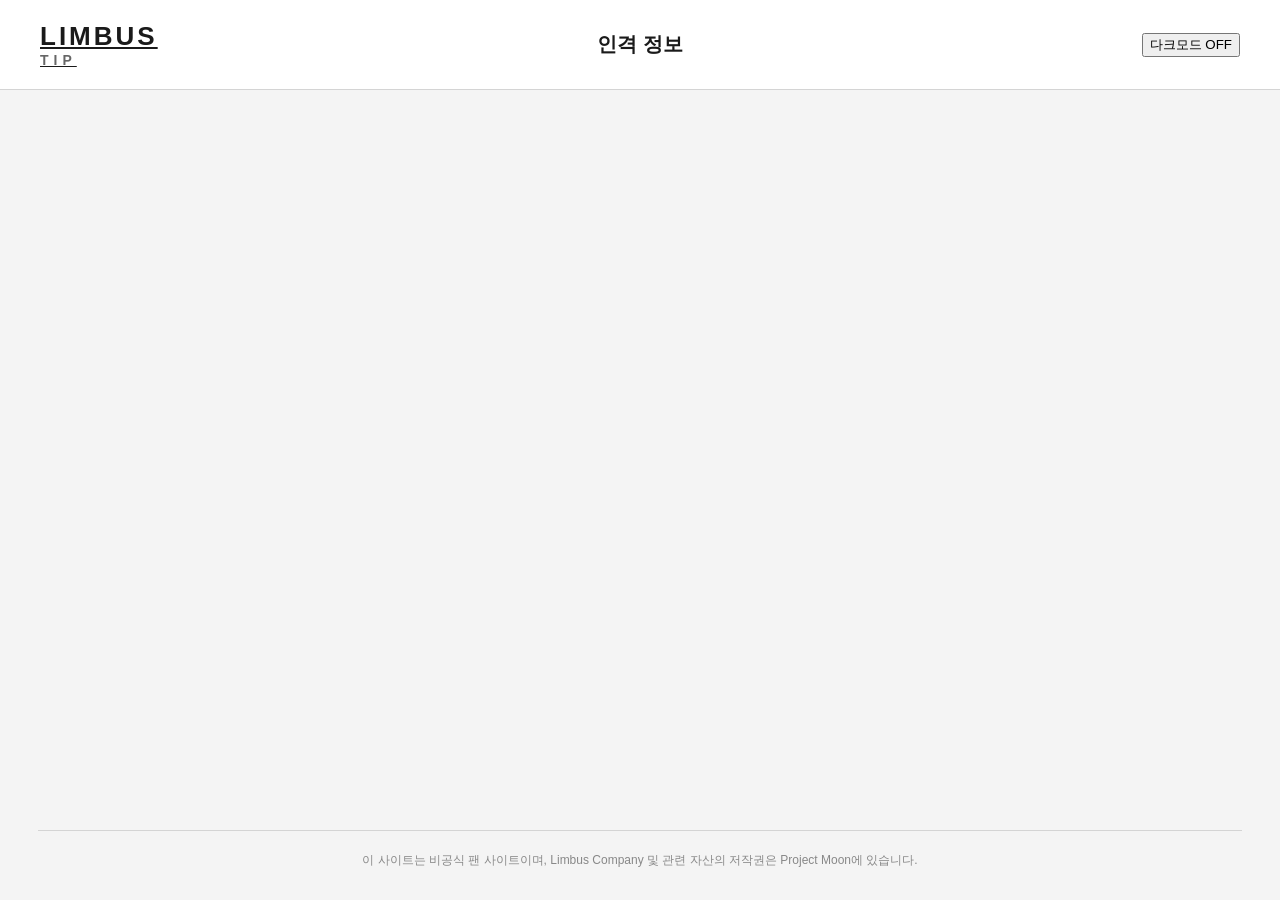
==== index.html @ 62b268f5 "Rename Index.html to index.html" ====
<!DOCTYPE html>
<html lang="ko">

<head>
  <meta charset="UTF-8">
  <meta name="viewport" content="width=device-width, initial-scale=1.0">
  <title>Limbus Tip</title>
  <link rel="icon" type="image/svg+xml" href="limbus-tip.png">

  <!-- 다크모드는 화면이 그려지기 전에 먼저 적용해야 깜빡이지 않는다 -->
  <script src="theme.js"></script>

  <link rel="stylesheet" href="theme.css">
  <link rel="stylesheet" href="style.css">
</head>

<body>

  <header class="header">

    <!-- 로고 전체가 버튼: 누르면 메인으로 -->
    <a class="logo" href="./" aria-label="Limbus Tip 메인으로">
      LIMBUS
      <span>TIP</span>
    </a>

    <nav class="main-nav">
      <a href="Identity/">인격 정보</a>
    </nav>

    <div class="header-right">
      <button
        id="themeToggle"
        class="theme-toggle"
        type="button"
        role="switch"
        aria-checked="false"
        aria-label="다크모드"
      >
        <span class="theme-toggle-track">
          <span class="theme-toggle-thumb"></span>
        </span>
        <span class="theme-toggle-label">다크모드 OFF</span>
      </button>
    </div>

  </header>

  <main class="container">
    <!-- 여기에 메인 페이지 내용이 들어갑니다 -->
  </main>

  <footer class="footer">
    이 사이트는 비공식 팬 사이트이며, Limbus Company 및 관련 자산의 저작권은 Project Moon에 있습니다.
  </footer>

</body>

</html>
---- style.css ----
* {
  box-sizing: border-box;
}

/* =========================
   색상 (라이트가 기본, 다크는 data-theme="dark")
========================= */

:root {
  --bg: #f4f4f4;
  --text: #1a1a1a;
  --header-bg: #ffffff;
  --border: #d4d4d4;
  --muted: #666666;
  --footer-text: #888888;
}

:root[data-theme="dark"] {
  --bg: #101010;
  --text: #eeeeee;
  --header-bg: #171717;
  --border: #383838;
  --muted: #a8a8a8;
  --footer-text: #666666;
}

body {
  margin: 0;
  min-height: 100vh;
  display: flex;
  flex-direction: column;
  font-family: Arial, "Noto Sans KR", sans-serif;
  background: var(--bg);
  color: var(--text);
  transition: background 0.2s, color 0.2s;
}

/* =========================
   헤더 (스케치: 왼쪽 로고 / 가운데 인격 정보 / 아래 구분선)
========================= */

.header {
  width: 100%;
  height: 90px;
  display: grid;
  grid-template-columns: 1fr auto 1fr;
  align-items: center;
  padding: 0 40px;
  background: var(--header-bg);
  border-bottom: 1px solid var(--border);
  position: sticky;
  top: 0;
  z-index: 100;
  transition: background 0.2s, border-color 0.2s;
}

.logo {
  justify-self: start;
  font-size: 26px;
  font-weight: 900;
  letter-spacing: 3px;
  color: var(--text);
}

.logo span {
  color: var(--muted);
  font-size: 14px;
  display: block;
  letter-spacing: 5px;
}

.main-nav a {
  display: inline-block;
  padding: 10px 18px;
  font-size: 20px;
  font-weight: bold;
  color: var(--text);
  text-decoration: none;
  border-radius: 6px;
}

.main-nav a:hover {
  background: rgba(128, 128, 128, 0.18);
}

.header-right {
  justify-self: end;
  color: var(--text);
}

/* =========================
   본문 / 푸터
========================= */

.container {
  width: min(1400px, 94%);
  margin: 40px auto;
  flex: 1;
}

.footer {
  width: min(1400px, 94%);
  margin: 60px auto 30px;
  padding-top: 20px;
  border-top: 1px solid var(--border);
  text-align: center;
  color: var(--footer-text);
  font-size: 12px;
  line-height: 1.6;
}

/* =========================
   모바일
========================= */

@media (max-width: 700px) {
  .header {
    height: 75px;
    padding: 0 18px;
  }

  .logo {
    font-size: 20px;
  }

  .main-nav a {
    font-size: 16px;
    padding: 8px 10px;
  }
}
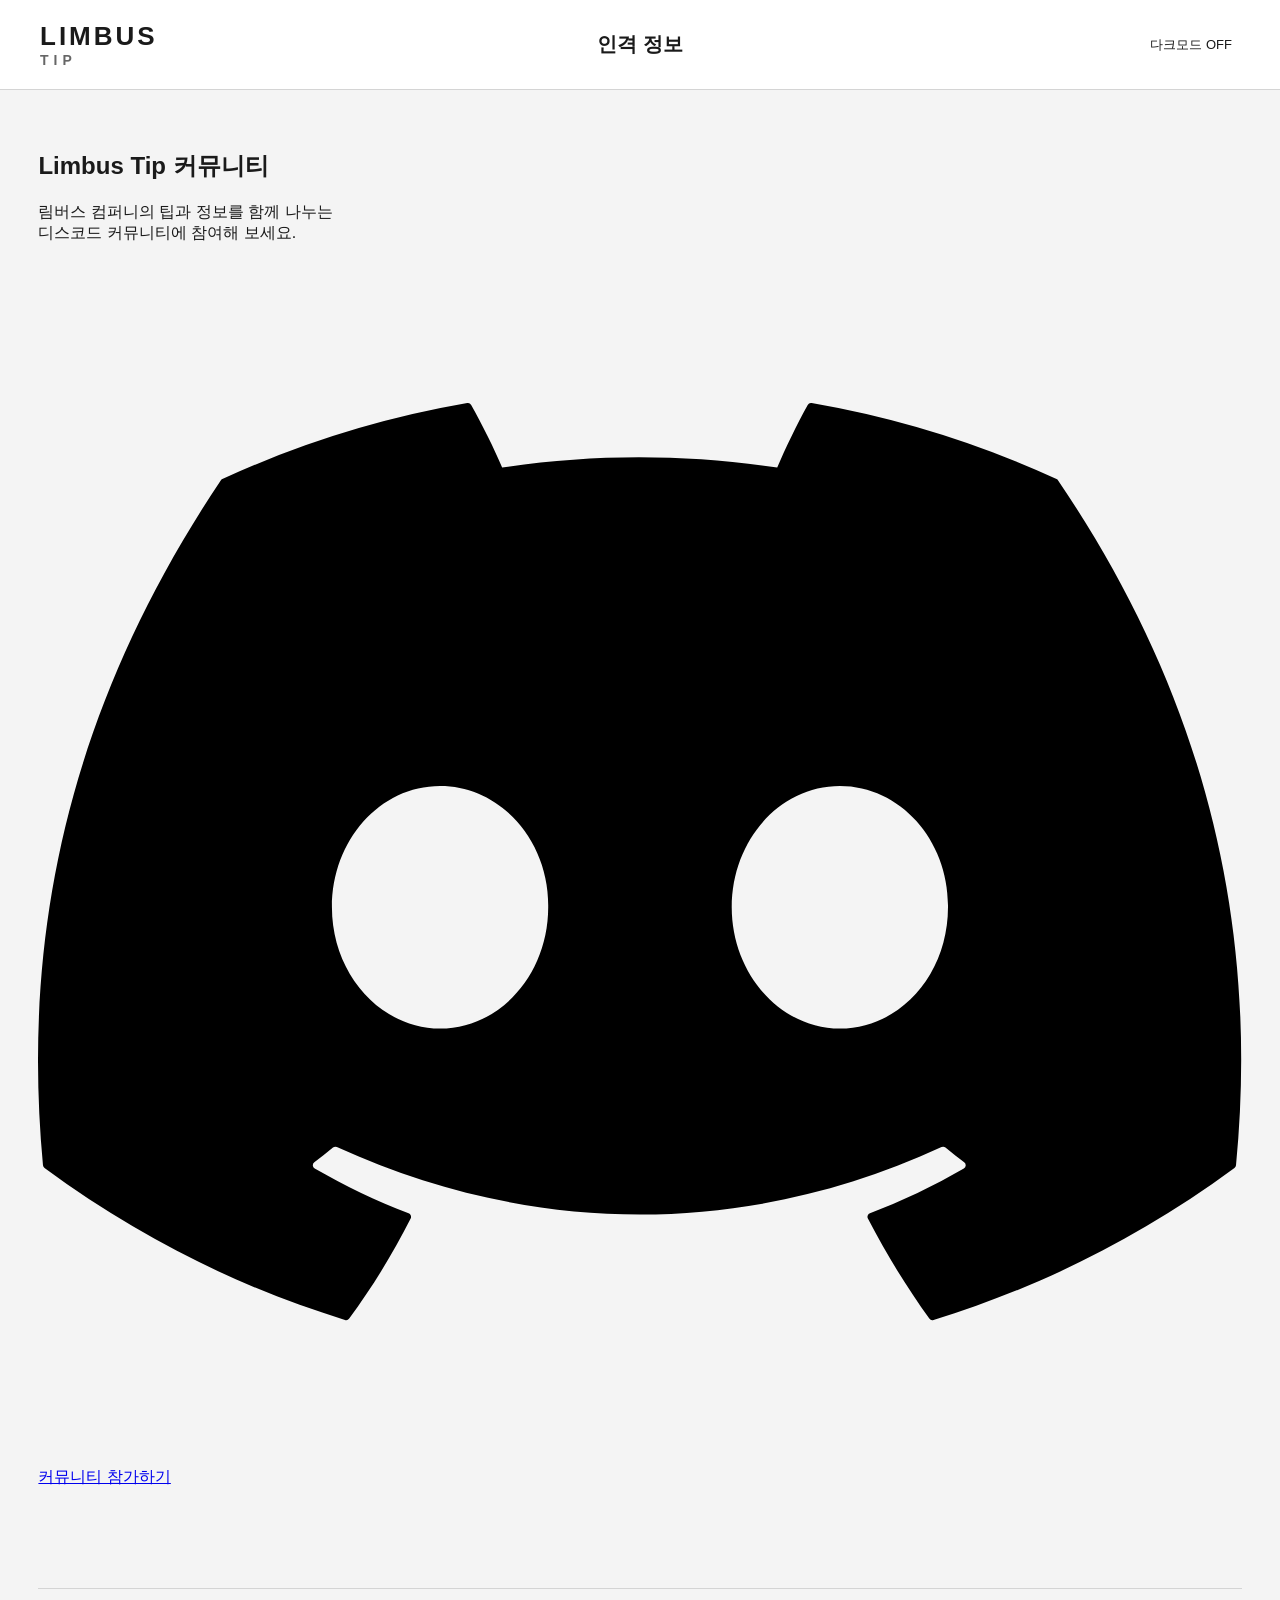
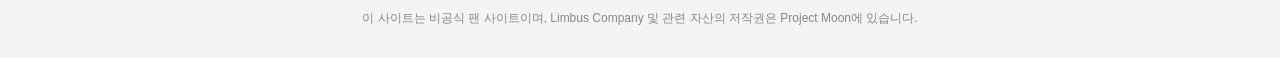
==== commit b1a765d0: "[1.1.0] - 다크모드가 안 되던 버그 수정 - 디스코드 커뮤니티 가입 기능 추가" ====
--- a/index.html
+++ b/index.html
@@ -5,12 +5,13 @@
   <meta charset="UTF-8">
   <meta name="viewport" content="width=device-width, initial-scale=1.0">
   <title>Limbus Tip</title>
-  <link rel="icon" type="image/svg+xml" href="limbus-tip.png">
+  <link rel="icon" type="image/png" href="limbus-tip.png">
 
   <!-- 다크모드는 화면이 그려지기 전에 먼저 적용해야 깜빡이지 않는다 -->
-  <script src="theme.js"></script>
+  <!-- 파일 이름의 대소문자가 실제 파일(Theme.js / Theme.css)과 똑같아야 한다 -->
+  <script src="Theme.js"></script>
 
-  <link rel="stylesheet" href="theme.css">
+  <link rel="stylesheet" href="Theme.css">
   <link rel="stylesheet" href="style.css">
 </head>
 
@@ -19,7 +20,7 @@
   <header class="header">
 
     <!-- 로고 전체가 버튼: 누르면 메인으로 -->
-    <a class="logo" href="./" aria-label="Limbus Tip 메인으로">
+    <a class="logo" href="/" aria-label="Limbus Tip 메인으로">
       LIMBUS
       <span>TIP</span>
     </a>
@@ -37,9 +38,22 @@
         aria-checked="false"
         aria-label="다크모드"
       >
-        <span class="theme-toggle-track">
-          <span class="theme-toggle-thumb"></span>
-        </span>
+        <!-- 달 아이콘 (라이트 모드일 때 보임) -->
+        <svg class="theme-icon icon-moon" viewBox="0 0 24 24" aria-hidden="true">
+          <path d="M21 12.79A9 9 0 1 1 11.21 3 7 7 0 0 0 21 12.79z"></path>
+        </svg>
+        <!-- 해 아이콘 (다크 모드일 때 보임) -->
+        <svg class="theme-icon icon-sun" viewBox="0 0 24 24" aria-hidden="true">
+          <circle cx="12" cy="12" r="5"></circle>
+          <line x1="12" y1="1" x2="12" y2="3"></line>
+          <line x1="12" y1="21" x2="12" y2="23"></line>
+          <line x1="4.22" y1="4.22" x2="5.64" y2="5.64"></line>
+          <line x1="18.36" y1="18.36" x2="19.78" y2="19.78"></line>
+          <line x1="1" y1="12" x2="3" y2="12"></line>
+          <line x1="21" y1="12" x2="23" y2="12"></line>
+          <line x1="4.22" y1="19.78" x2="5.64" y2="18.36"></line>
+          <line x1="18.36" y1="5.64" x2="19.78" y2="4.22"></line>
+        </svg>
         <span class="theme-toggle-label">다크모드 OFF</span>
       </button>
     </div>
@@ -47,7 +61,29 @@
   </header>
 
   <main class="container">
-    <!-- 여기에 메인 페이지 내용이 들어갑니다 -->
+
+    <!-- 디스코드 커뮤니티 참가 화면 -->
+    <section class="community">
+      <h1 class="community-title">Limbus Tip 커뮤니티</h1>
+      <p class="community-text">
+        림버스 컴퍼니의 팁과 정보를 함께 나누는<br>
+        디스코드 커뮤니티에 참여해 보세요.
+      </p>
+
+      <a
+        class="discord-button"
+        href="https://discord.gg/UQ99VPANHH"
+        target="_blank"
+        rel="noopener noreferrer"
+      >
+        <!-- 디스코드 아이콘 -->
+        <svg class="discord-icon" viewBox="0 0 24 24" aria-hidden="true">
+          <path d="M20.317 4.3698a19.7913 19.7913 0 00-4.8851-1.5152.0741.0741 0 00-.0785.0371c-.211.3753-.4447.8648-.6083 1.2495-1.8447-.2762-3.68-.2762-5.4868 0-.1636-.3933-.4058-.8742-.6177-1.2495a.077.077 0 00-.0785-.037 19.7363 19.7363 0 00-4.8852 1.515.0699.0699 0 00-.0321.0277C.5334 9.0458-.319 13.5799.0992 18.0578a.0824.0824 0 00.0312.0561c2.0528 1.5076 4.0413 2.4228 5.9929 3.0294a.0777.0777 0 00.0842-.0276c.4616-.6304.8731-1.2952 1.226-1.9942a.076.076 0 00-.0416-.1057c-.6528-.2476-1.2743-.5495-1.8722-.8923a.077.077 0 01-.0076-.1277c.1258-.0943.2517-.1923.3718-.2914a.0743.0743 0 01.0776-.0105c3.9278 1.7933 8.18 1.7933 12.0614 0a.0739.0739 0 01.0785.0095c.1202.099.246.1981.3728.2924a.077.077 0 01-.0066.1276 12.2986 12.2986 0 01-1.873.8914.0766.0766 0 00-.0407.1067c.3604.698.7719 1.3628 1.225 1.9932a.076.076 0 00.0842.0286c1.961-.6067 3.9495-1.5219 6.0023-3.0294a.077.077 0 00.0313-.0552c.5004-5.177-.8382-9.6739-3.5485-13.6604a.061.061 0 00-.0312-.0286zM8.02 15.3312c-1.1825 0-2.1569-1.0857-2.1569-2.419 0-1.3332.9555-2.4189 2.157-2.4189 1.2108 0 2.1757 1.0952 2.1568 2.419 0 1.3332-.9555 2.4189-2.1569 2.4189zm7.9748 0c-1.1825 0-2.1569-1.0857-2.1569-2.419 0-1.3332.9554-2.4189 2.1569-2.4189 1.2108 0 2.1757 1.0952 2.1568 2.419 0 1.3332-.946 2.4189-2.1568 2.4189Z"></path>
+        </svg>
+        커뮤니티 참가하기
+      </a>
+    </section>
+
   </main>
 
   <footer class="footer">
--- a/Theme.css
+++ b/Theme.css
@@ -0,0 +1,81 @@
+/* =========================================
+   공용: 다크모드 스위치 + 로고 버튼
+   (메인 사이트와 인격 도감 둘 다 불러온다)
+========================================= */
+
+/* 로고 전체가 하나의 버튼(링크) */
+a.logo {
+  display: block;
+  color: inherit;
+  text-decoration: none;
+  cursor: pointer;
+}
+
+a.logo:hover {
+  opacity: 0.7;
+}
+
+a.logo:focus-visible {
+  outline: 2px solid currentColor;
+  outline-offset: 4px;
+}
+
+/* 다크모드 스위치 */
+.theme-toggle {
+  display: inline-flex;
+  align-items: center;
+  gap: 10px;
+  padding: 6px 8px;
+  border: none;
+  background: transparent;
+  color: inherit;
+  font: inherit;
+  font-size: 13px;
+  cursor: pointer;
+}
+
+.theme-toggle-track {
+  position: relative;
+  width: 44px;
+  height: 24px;
+  border-radius: 12px;
+  background: #bdbdbd;
+  transition: background 0.2s;
+  flex-shrink: 0;
+}
+
+.theme-toggle-thumb {
+  position: absolute;
+  top: 3px;
+  left: 3px;
+  width: 18px;
+  height: 18px;
+  border-radius: 50%;
+  background: #ffffff;
+  box-shadow: 0 1px 3px rgba(0, 0, 0, 0.35);
+  transition: transform 0.2s;
+}
+
+.theme-toggle[aria-checked="true"] .theme-toggle-track {
+  background: #6d8cff;
+}
+
+.theme-toggle[aria-checked="true"] .theme-toggle-thumb {
+  transform: translateX(20px);
+}
+
+.theme-toggle:focus-visible {
+  outline: 2px solid currentColor;
+  outline-offset: 2px;
+  border-radius: 6px;
+}
+
+.theme-toggle-label {
+  white-space: nowrap;
+}
+
+@media (max-width: 700px) {
+  .theme-toggle-label {
+    display: none;
+  }
+}
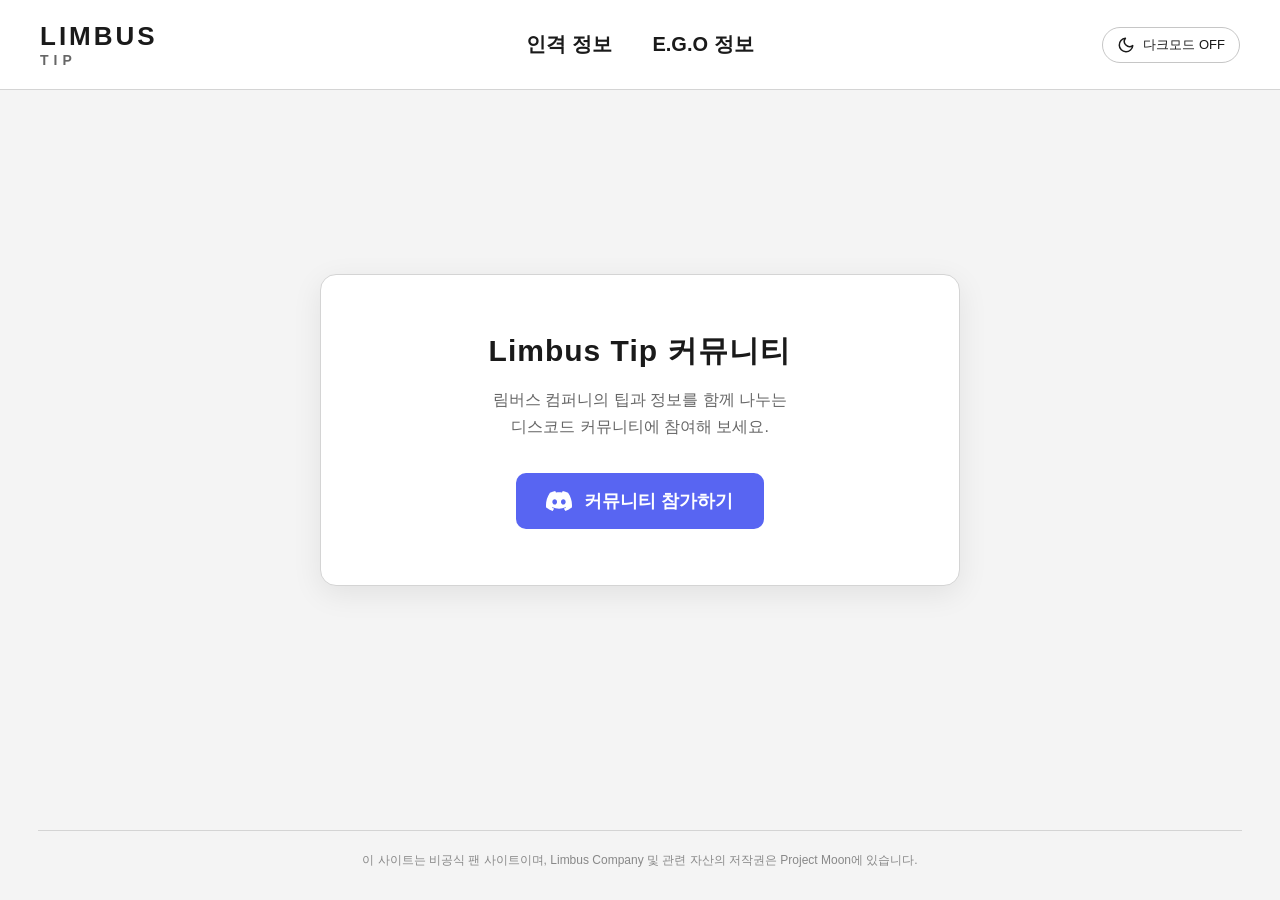
==== commit 874e5060: "Update index.html" ====
--- a/index.html
+++ b/index.html
@@ -2,94 +2,94 @@
 <html lang="ko">
 
 <head>
-  <meta charset="UTF-8">
-  <meta name="viewport" content="width=device-width, initial-scale=1.0">
-  <title>Limbus Tip</title>
-  <link rel="icon" type="image/png" href="limbus-tip.png">
+<meta charset="UTF-8">
+<meta name="viewport" content="width=device-width, initial-scale=1.0">
+<title>Limbus Tip</title>
+<link rel="icon" type="image/png" href="limbus-tip.png">
 
-  <!-- 다크모드는 화면이 그려지기 전에 먼저 적용해야 깜빡이지 않는다 -->
-  <!-- 파일 이름의 대소문자가 실제 파일(Theme.js / Theme.css)과 똑같아야 한다 -->
-  <script src="Theme.js"></script>
-
-  <link rel="stylesheet" href="Theme.css">
-  <link rel="stylesheet" href="style.css">
+<!-- 다크모드는 화면이 그려지기 전에 먼저 적용해야 깜빡이지 않는다 -->
+<!-- 파일 이름의 대소문자가 실제 파일(Theme.js / Theme.css)과 똑같아야 한다 -->
+<script src="Theme.js"></script>
+<link rel="stylesheet" href="Theme.css">
+<link rel="stylesheet" href="style.css">
 </head>
 
 <body>
 
-  <header class="header">
-
+<header class="header">
     <!-- 로고 전체가 버튼: 누르면 메인으로 -->
     <a class="logo" href="/" aria-label="Limbus Tip 메인으로">
-      LIMBUS
-      <span>TIP</span>
+        LIMBUS
+        <span>TIP</span>
     </a>
 
     <nav class="main-nav">
-      <a href="Identity/">인격 정보</a>
+        <a href="Identity/">인격 정보</a>
+        <a href="E.G.O/">E.G.O 정보</a>
     </nav>
 
     <div class="header-right">
-      <button
-        id="themeToggle"
-        class="theme-toggle"
-        type="button"
-        role="switch"
-        aria-checked="false"
-        aria-label="다크모드"
-      >
-        <!-- 달 아이콘 (라이트 모드일 때 보임) -->
-        <svg class="theme-icon icon-moon" viewBox="0 0 24 24" aria-hidden="true">
-          <path d="M21 12.79A9 9 0 1 1 11.21 3 7 7 0 0 0 21 12.79z"></path>
-        </svg>
-        <!-- 해 아이콘 (다크 모드일 때 보임) -->
-        <svg class="theme-icon icon-sun" viewBox="0 0 24 24" aria-hidden="true">
-          <circle cx="12" cy="12" r="5"></circle>
-          <line x1="12" y1="1" x2="12" y2="3"></line>
-          <line x1="12" y1="21" x2="12" y2="23"></line>
-          <line x1="4.22" y1="4.22" x2="5.64" y2="5.64"></line>
-          <line x1="18.36" y1="18.36" x2="19.78" y2="19.78"></line>
-          <line x1="1" y1="12" x2="3" y2="12"></line>
-          <line x1="21" y1="12" x2="23" y2="12"></line>
-          <line x1="4.22" y1="19.78" x2="5.64" y2="18.36"></line>
-          <line x1="18.36" y1="5.64" x2="19.78" y2="4.22"></line>
-        </svg>
-        <span class="theme-toggle-label">다크모드 OFF</span>
-      </button>
+        <button
+            id="themeToggle"
+            class="theme-toggle"
+            type="button"
+            role="switch"
+            aria-checked="false"
+            aria-label="다크모드"
+        >
+            <!-- 달 아이콘 (라이트 모드일 때 보임) -->
+            <svg class="theme-icon icon-moon" viewBox="0 0 24 24" aria-hidden="true">
+                <path d="M21 12.79A9 9 0 1 1 11.21 3 7 7 0 0 0 21 12.79z"></path>
+            </svg>
+
+            <!-- 해 아이콘 (다크 모드일 때 보임) -->
+            <svg class="theme-icon icon-sun" viewBox="0 0 24 24" aria-hidden="true">
+                <circle cx="12" cy="12" r="5"></circle>
+                <line x1="12" y1="1" x2="12" y2="3"></line>
+                <line x1="12" y1="21" x2="12" y2="23"></line>
+                <line x1="4.22" y1="4.22" x2="5.64" y2="5.64"></line>
+                <line x1="18.36" y1="18.36" x2="19.78" y2="19.78"></line>
+                <line x1="1" y1="12" x2="3" y2="12"></line>
+                <line x1="21" y1="12" x2="23" y2="12"></line>
+                <line x1="4.22" y1="19.78" x2="5.64" y2="18.36"></line>
+                <line x1="18.36" y1="5.64" x2="19.78" y2="4.22"></line>
+            </svg>
+
+            <span class="theme-toggle-label">다크모드 OFF</span>
+        </button>
     </div>
+</header>
 
-  </header>
-
-  <main class="container">
+<main class="container">
 
     <!-- 디스코드 커뮤니티 참가 화면 -->
     <section class="community">
-      <h1 class="community-title">Limbus Tip 커뮤니티</h1>
-      <p class="community-text">
-        림버스 컴퍼니의 팁과 정보를 함께 나누는<br>
-        디스코드 커뮤니티에 참여해 보세요.
-      </p>
+        <h1 class="community-title">Limbus Tip 커뮤니티</h1>
 
-      <a
-        class="discord-button"
-        href="https://discord.gg/UQ99VPANHH"
-        target="_blank"
-        rel="noopener noreferrer"
-      >
-        <!-- 디스코드 아이콘 -->
-        <svg class="discord-icon" viewBox="0 0 24 24" aria-hidden="true">
-          <path d="M20.317 4.3698a19.7913 19.7913 0 00-4.8851-1.5152.0741.0741 0 00-.0785.0371c-.211.3753-.4447.8648-.6083 1.2495-1.8447-.2762-3.68-.2762-5.4868 0-.1636-.3933-.4058-.8742-.6177-1.2495a.077.077 0 00-.0785-.037 19.7363 19.7363 0 00-4.8852 1.515.0699.0699 0 00-.0321.0277C.5334 9.0458-.319 13.5799.0992 18.0578a.0824.0824 0 00.0312.0561c2.0528 1.5076 4.0413 2.4228 5.9929 3.0294a.0777.0777 0 00.0842-.0276c.4616-.6304.8731-1.2952 1.226-1.9942a.076.076 0 00-.0416-.1057c-.6528-.2476-1.2743-.5495-1.8722-.8923a.077.077 0 01-.0076-.1277c.1258-.0943.2517-.1923.3718-.2914a.0743.0743 0 01.0776-.0105c3.9278 1.7933 8.18 1.7933 12.0614 0a.0739.0739 0 01.0785.0095c.1202.099.246.1981.3728.2924a.077.077 0 01-.0066.1276 12.2986 12.2986 0 01-1.873.8914.0766.0766 0 00-.0407.1067c.3604.698.7719 1.3628 1.225 1.9932a.076.076 0 00.0842.0286c1.961-.6067 3.9495-1.5219 6.0023-3.0294a.077.077 0 00.0313-.0552c.5004-5.177-.8382-9.6739-3.5485-13.6604a.061.061 0 00-.0312-.0286zM8.02 15.3312c-1.1825 0-2.1569-1.0857-2.1569-2.419 0-1.3332.9555-2.4189 2.157-2.4189 1.2108 0 2.1757 1.0952 2.1568 2.419 0 1.3332-.9555 2.4189-2.1569 2.4189zm7.9748 0c-1.1825 0-2.1569-1.0857-2.1569-2.419 0-1.3332.9554-2.4189 2.1569-2.4189 1.2108 0 2.1757 1.0952 2.1568 2.419 0 1.3332-.946 2.4189-2.1568 2.4189Z"></path>
-        </svg>
-        커뮤니티 참가하기
-      </a>
+        <p class="community-text">
+            림버스 컴퍼니의 팁과 정보를 함께 나누는<br>
+            디스코드 커뮤니티에 참여해 보세요.
+        </p>
+
+        <a
+            class="discord-button"
+            href="https://discord.gg/UQ99VPANHH"
+            target="_blank"
+            rel="noopener noreferrer"
+        >
+            <!-- 디스코드 아이콘 -->
+            <svg class="discord-icon" viewBox="0 0 24 24" aria-hidden="true">
+                <path d="M20.317 4.3698a19.7913 19.7913 0 00-4.8851-1.5152.0741.0741 0 00-.0785.0371c-.211.3753-.4447.8648-.6083 1.2495-1.8447-.2762-3.68-.2762-5.4868 0-.1636-.3933-.4058-.8742-.6177-1.2495a.077.077 0 00-.0785-.037 19.7363 19.7363 0 00-4.8852 1.515.0699.0699 0 00-.0321.0277C.5334 9.0458-.319 13.5799.0992 18.0578a.0824.0824 0 00.0312.0561c2.0528 1.5076 4.0413 2.4228 5.9929 3.0294a.0777.0777 0 00.0842-.0276c.4616-.6304.8731-1.2952 1.226-1.9942a.076.076 0 00-.0416-.1057c-.6528-.2476-1.2743-.5495-1.8722-.8923a.077.077 0 01-.0076-.1277c.1258-.0943.2517-.1923.3718-.2914a.0743.0743 0 01.0776-.0105c3.9278 1.7933 8.18 1.7933 12.0614 0a.0739.0739 0 01.0785.0095c.1202.099.246.1981.3728.2924a.077.077 0 01-.0066.1276 12.2986 12.2986 0 01-1.873.8914.0766.0766 0 00-.0407.1067c.3604.698.7719 1.3628 1.225 1.9932a.076.076 0 00.0842.0286c1.961-.6067 3.9495-1.5219 6.0023-3.0294a.077.077 0 00.0313-.0552c.5004-5.177-.8382-9.6739-3.5485-13.6604a.061.061 0 00-.0312-.0286zM8.02 15.3312c-1.1825 0-2.1569-1.0857-2.1569-2.419 0-1.3332.9555-2.4189 2.157-2.4189 1.2108 0 2.1757 1.0952 2.1568 2.419 0 1.3332-.9555 2.4189-2.1569 2.4189zm7.9748 0c-1.1825 0-2.1569-1.0857-2.1569-2.419 0-1.3332.9554-2.4189 2.1569-2.4189 1.2108 0 2.1757 1.0952 2.1568 2.419 0 1.3332-.946 2.4189-2.1568 2.4189Z"></path>
+            </svg>
+            커뮤니티 참가하기
+        </a>
     </section>
 
-  </main>
+</main>
 
-  <footer class="footer">
+<footer class="footer">
     이 사이트는 비공식 팬 사이트이며, Limbus Company 및 관련 자산의 저작권은 Project Moon에 있습니다.
-  </footer>
+</footer>
 
 </body>
-
 </html>
--- a/Theme.css
+++ b/Theme.css
@@ -1,5 +1,5 @@
 /* =========================================
-   공용: 다크모드 스위치 + 로고 버튼
+   공용: 다크모드 버튼 + 로고 버튼
    (메인 사이트와 인격 도감 둘 다 불러온다)
 ========================================= */
 
@@ -20,54 +20,53 @@
   outline-offset: 4px;
 }
 
-/* 다크모드 스위치 */
+/* 다크모드 버튼 (아이콘 + 글자)
+   라이트 모드에서는 달 아이콘, 다크 모드에서는 해 아이콘이 보인다 */
 .theme-toggle {
   display: inline-flex;
   align-items: center;
-  gap: 10px;
-  padding: 6px 8px;
-  border: none;
+  gap: 8px;
+  padding: 8px 14px;
+  border: 1px solid rgba(128, 128, 128, 0.45);
+  border-radius: 999px;
   background: transparent;
   color: inherit;
   font: inherit;
   font-size: 13px;
   cursor: pointer;
+  transition: background 0.2s, border-color 0.2s;
 }
 
-.theme-toggle-track {
-  position: relative;
-  width: 44px;
-  height: 24px;
-  border-radius: 12px;
-  background: #bdbdbd;
-  transition: background 0.2s;
-  flex-shrink: 0;
-}
-
-.theme-toggle-thumb {
-  position: absolute;
-  top: 3px;
-  left: 3px;
-  width: 18px;
-  height: 18px;
-  border-radius: 50%;
-  background: #ffffff;
-  box-shadow: 0 1px 3px rgba(0, 0, 0, 0.35);
-  transition: transform 0.2s;
-}
-
-.theme-toggle[aria-checked="true"] .theme-toggle-track {
-  background: #6d8cff;
-}
-
-.theme-toggle[aria-checked="true"] .theme-toggle-thumb {
-  transform: translateX(20px);
+.theme-toggle:hover {
+  background: rgba(128, 128, 128, 0.18);
 }
 
 .theme-toggle:focus-visible {
   outline: 2px solid currentColor;
   outline-offset: 2px;
-  border-radius: 6px;
+}
+
+.theme-icon {
+  width: 18px;
+  height: 18px;
+  flex-shrink: 0;
+  fill: none;
+  stroke: currentColor;
+  stroke-width: 2;
+  stroke-linecap: round;
+  stroke-linejoin: round;
+}
+
+.theme-icon.icon-sun {
+  display: none;
+}
+
+:root[data-theme="dark"] .theme-icon.icon-sun {
+  display: block;
+}
+
+:root[data-theme="dark"] .theme-icon.icon-moon {
+  display: none;
 }
 
 .theme-toggle-label {
@@ -75,6 +74,10 @@
 }
 
 @media (max-width: 700px) {
+  .theme-toggle {
+    padding: 8px;
+  }
+
   .theme-toggle-label {
     display: none;
   }
--- a/style.css
+++ b/style.css
@@ -13,6 +13,7 @@
   --border: #d4d4d4;
   --muted: #666666;
   --footer-text: #888888;
+  --card-shadow: 0 8px 30px rgba(0, 0, 0, 0.08);
 }
 
 :root[data-theme="dark"] {
@@ -22,6 +23,7 @@
   --border: #383838;
   --muted: #a8a8a8;
   --footer-text: #666666;
+  --card-shadow: 0 8px 30px rgba(0, 0, 0, 0.5);
 }
 
 body {
@@ -36,7 +38,7 @@
 }
 
 /* =========================
-   헤더 (스케치: 왼쪽 로고 / 가운데 인격 정보 / 아래 구분선)
+   헤더 (왼쪽 로고 / 가운데 메뉴 / 오른쪽 다크모드 버튼)
 ========================= */
 
 .header {
@@ -89,14 +91,81 @@
 }
 
 /* =========================
-   본문 / 푸터
+   본문
 ========================= */
 
 .container {
   width: min(1400px, 94%);
   margin: 40px auto;
   flex: 1;
-}
+  display: flex;
+  align-items: center;
+  justify-content: center;
+}
+
+/* =========================
+   디스코드 커뮤니티 참가 화면
+========================= */
+
+.community {
+  width: min(640px, 100%);
+  padding: 56px 32px;
+  text-align: center;
+  background: var(--header-bg);
+  border: 1px solid var(--border);
+  border-radius: 16px;
+  box-shadow: var(--card-shadow);
+  transition: background 0.2s, border-color 0.2s;
+}
+
+.community-title {
+  margin: 0 0 14px;
+  font-size: 30px;
+  font-weight: 900;
+  letter-spacing: 1px;
+}
+
+.community-text {
+  margin: 0 0 32px;
+  font-size: 16px;
+  line-height: 1.7;
+  color: var(--muted);
+}
+
+.discord-button {
+  display: inline-flex;
+  align-items: center;
+  gap: 12px;
+  padding: 15px 30px;
+  border-radius: 10px;
+  background: #5865f2;
+  color: #ffffff;
+  font-size: 18px;
+  font-weight: bold;
+  text-decoration: none;
+  transition: background 0.2s, transform 0.15s;
+}
+
+.discord-button:hover {
+  background: #4752c4;
+  transform: translateY(-2px);
+}
+
+.discord-button:focus-visible {
+  outline: 3px solid currentColor;
+  outline-offset: 3px;
+}
+
+.discord-icon {
+  width: 26px;
+  height: 26px;
+  fill: currentColor;
+  flex-shrink: 0;
+}
+
+/* =========================
+   푸터
+========================= */
 
 .footer {
   width: min(1400px, 94%);
@@ -127,4 +196,17 @@
     font-size: 16px;
     padding: 8px 10px;
   }
-}
+
+  .community {
+    padding: 40px 20px;
+  }
+
+  .community-title {
+    font-size: 24px;
+  }
+
+  .discord-button {
+    font-size: 16px;
+    padding: 13px 22px;
+  }
+}
